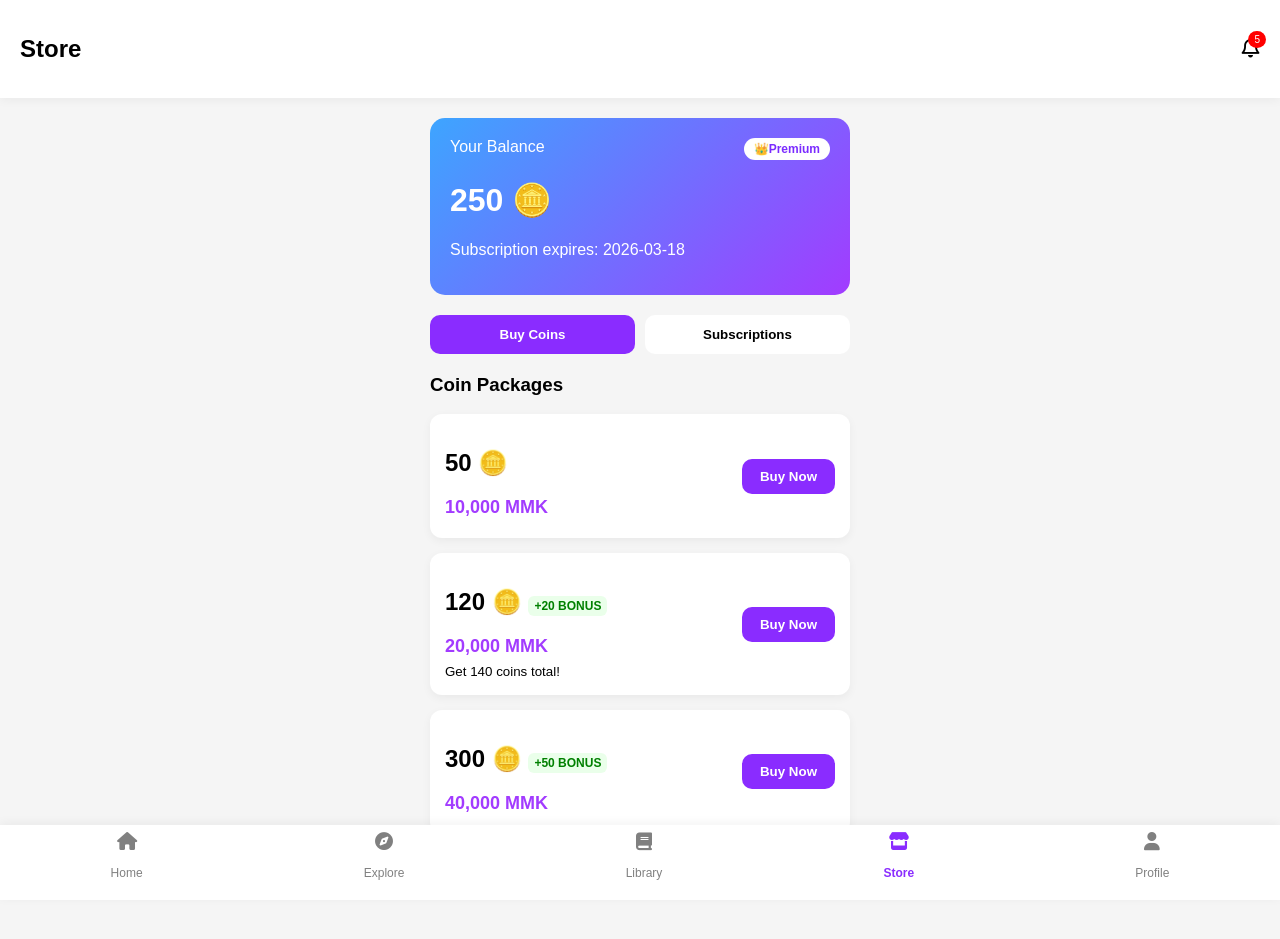
==== store.html @ db47f3df "Add files via upload" ====
<!DOCTYPE html>
<html lang="en">
<head>
<meta charset="UTF-8">
<meta name="viewport" content="width=device-width, initial-scale=1.0">

<link rel="stylesheet"
href="https://cdnjs.cloudflare.com/ajax/libs/font-awesome/6.5.0/css/all.min.css">

<link rel="stylesheet" href="store.css">

<title>Store</title>
</head>

<body>

<!-- Top Header -->
<header class="topbar">

<h2>Store</h2>

<div class="notification">

<i class="fa-regular fa-bell"></i>
<span class="badge">5</span>

</div>

</header>



<div class="container">

<!-- Balance Card -->
<div class="balance-card">

<div class="balance-header">
<span>Your Balance</span>
<span class="premium">👑Premium</span>
</div>

<h1>250 🪙</h1>

<p>Subscription expires: 2026-03-18</p>

</div>



<!-- Tabs -->
<div class="tabs">

<button class="tab active"
onclick="showTab('coins',event)">
Buy Coins
</button>

<button class="tab"
onclick="showTab('sub',event)">
Subscriptions
</button>

</div>



<!-- Coin Packages -->
<div id="coins" class="tab-content active">

<h3>Coin Packages</h3>


<div class="card">

<div>
<h2>50 🪙</h2>
<p class="price">10,000 MMK</p>
</div>

<button class="buy-btn">
Buy Now
</button>

</div>



<div class="card">

<div>

<h2>
120 🪙
<span class="bonus">+20 BONUS</span>
</h2>

<p class="price">20,000 MMK</p>

<small>Get 140 coins total!</small>

</div>

<button class="buy-btn">
Buy Now
</button>

</div>



<div class="card">

<div>

<h2>
300 🪙
<span class="bonus">+50 BONUS</span>
</h2>

<p class="price">40,000 MMK</p>

</div>

<button class="buy-btn">
Buy Now
</button>

</div>

</div>



<!-- subscription placeholder -->

<div id="sub" class="tab-content">

<h3>Subscription Plans</h3>


<!-- Basic -->
<div class="plan-card basic">

<h2>&#128582;Basic</h2>

<p class="price" style="color: #a23bff;">16,000 MMK<span>/ month</span></p>

<ul>

<li>Access to select premium content</li>

<li>Ad-free reading</li>

<li>50 bonus coins monthly</li>

</ul>
<button class="plan-btn" style="background: #a23bff; color: white;">

Subscribe

</button>


</div>



<!-- Premium -->
<div class="plan-card premium-plan">

<h2>👑Premium</h2>

<p class="price">30,000 MMK <span>/ month</span></p>

<ul>

<li>Unlimited access to all content</li>

<li>Ad-free reading</li>

<li>150 bonus coins monthly</li>

<li>Early access to new releases</li>

<li>Exclusive subscriber badges</li>

</ul>

<button class="plan-btn current">

Current Plan

</button>

</div>



<!-- Pro -->
<div class="plan-card pro">

<h2>&#128133;Pro</h2>

<p class="price">50,000 MMK <span>/ month</span></p>

<ul>

<li>Everything in Premium</li>

<li>300 bonus coins monthly</li>

<li>Direct messaging with authors</li>

<li>Vote on upcoming content</li>

<li>Custom profile themes</li>

</ul>

<button class="plan-btn highlight">

Subscribe

</button>

</div>


</div>

</div>



<!-- Bottom Navigation -->
<nav class="bottom-nav">

<a href="#">
<i class="fa-solid fa-house"></i>
<p>Home</p>
</a>

<a href="#">
<i class="fa-solid fa-compass"></i>
<p>Explore</p>
</a>

<a href="#">
<i class="fa-solid fa-book"></i>
<p>Library</p>
</a>

<a href="store.html" class="active">
<i class="fa-solid fa-store"></i>
<p>Store</p>
</a>

<a href="profile.html">
<i class="fa-solid fa-user"></i>
<p>Profile</p>
</a>

</nav>



<script src="store.js"></script>

</body>
</html>
---- store.css ----
body{
font-family: Arial;
background:#f5f5f5;
margin:0;
padding-bottom:70px;
}

/* top bar */

.topbar{

background:white;

display:flex;

justify-content:space-between;

align-items:center;

padding:15px 20px;

box-shadow:0 2px 10px rgba(0,0,0,0.05);

position:sticky;

top:0;

z-index:10;

}

.notification{

position:relative;

font-size:20px;

cursor:pointer;

}

.badge{

position:absolute;

top:-6px;

right:-6px;

background:red;

color:white;

font-size:10px;

padding:3px 6px;

border-radius:50%;

}

/* main container */

.container{

max-width:420px;

margin:auto;

padding:20px;

}


/* balance card */

.balance-card{

background:linear-gradient(135deg,#3da5ff,#a23bff);

color:white;

padding:20px;

border-radius:15px;

margin-bottom:20px;

}

.balance-header{

display:flex;

justify-content:space-between;

}

.premium{

background:white;

color:#7b2cff;

padding:4px 10px;

border-radius:20px;

font-size:12px;

font-weight:bold;

}

/* tabs */

.tabs{

display:flex;

gap:10px;

margin-bottom:20px;

}

.tab{

flex:1;

padding:12px;

border:none;

border-radius:10px;

background:#fff;

cursor:pointer;

font-weight:bold;

}

.tab.active{

background:#8a2cff;

color:white;

}


/* cards */
.price{
    color: #a23bff;
}
.card{

background:white;

padding:15px;

border-radius:12px;

margin-bottom:15px;

display:flex;

justify-content:space-between;

align-items:center;

box-shadow:0 3px 10px rgba(0,0,0,0.05);

}

.price{

font-weight:bold;

font-size:18px;

margin:5px 0;

}

.bonus{

background:#eaffea;

color:green;

padding:3px 6px;

border-radius:6px;

font-size:12px;

}


/* button */

.buy-btn{

background:#8a2cff;

color:white;

border:none;

padding:10px 18px;

border-radius:10px;

cursor:pointer;

font-weight:bold;

transition:0.3s;

}

/* hover effect */

.buy-btn:hover{

background:#6d1fff;

transform:scale(1.05);

box-shadow:0 5px 15px rgba(0,0,0,0.2);

}


/* bottom nav */

.bottom-nav{

position:fixed;

bottom:0;

width:100%;

background:white;

display:flex;

justify-content:space-around;

padding:8px 0;

box-shadow:0 -2px 10px rgba(0,0,0,0.05);

}

.bottom-nav a{

text-decoration:none;

color:gray;

font-size:12px;

display:flex;

flex-direction:column;

align-items:center;

}

.bottom-nav a i{

font-size:18px;

margin-bottom:3px;

}

.bottom-nav a.active{

color:#8a2cff;

font-weight:bold;

}


/* tab content */

.tab-content{

display:none;

}

.tab-content.active{

display:block;

}


/* responsive */

@media(max-width:500px){

.card{

flex-direction:column;

align-items:flex-start;

gap:10px;

}

.buy-btn{

width:100%;

}

}

/* horizontal scroll */

.plan-scroll{

display:flex;

gap:15px;

overflow-x:auto;

padding-bottom:10px;

scroll-snap-type:x mandatory;

}


/* cards */

.plan-card{

min-width:260px;

background:white;

padding:20px;

border-radius:15px;

box-shadow:0 5px 15px rgba(0,0,0,0.08);

scroll-snap-align:center;

flex-shrink:0;

}


/* plan colors */

.price span{
    color: rgb(222, 199, 199);
}
.basic{
    background: linear-gradient(135deg,#31acd5,#2bf578);
border:2px solid #ddd;

}

.premium-plan{

background:linear-gradient(135deg,#6a5cff,#a23bff);

color:white;

}

.pro{

background:linear-gradient(135deg,#ff8a00,#ff3d77);

color:white;

}


/* text */

.plan-card h2{

margin-bottom:10px;

}

.plan-card ul{

padding-left:18px;

margin-bottom:20px;

}

.plan-card li{

margin-bottom:6px;

}


/* button */

.plan-btn{

width:100%;

padding:12px;

border:none;

border-radius:10px;

font-weight:bold;

cursor:pointer;

background:#14c5d2;

}

.highlight{

background:white;

color:#6a5cff;

}


/* hover */

.plan-btn:hover{

transform:scale(1.05);

transition:0.3s;

}


/* responsive */

@media(max-width:500px){

.plan-card{

min-width:85%;

}

}

/* subscription cards */

.plan-card{

background:white;

padding:20px;

border-radius:15px;

margin-bottom:20px;

box-shadow:0 5px 15px rgba(0,0,0,0.08);

}


/* plan styles */

.basic{

border:2px solid #eee;

}


.premium-plan{

background:linear-gradient(135deg,#3da5ff,#a23bff);

color:white;

}


.pro{

background:linear-gradient(135deg,#ff8a00,#ff3d77);

color:white;

}


/* price */

.plan-card .price{

font-size:22px;

font-weight:bold;

margin:10px 0;

}


.plan-card span{

font-size:14px;

opacity:0.8;

}


/* list */

.plan-card ul{

padding-left:18px;

margin:15px 0;

}


.plan-card li{

margin-bottom:8px;
list-style:square;
}


/* button */

.plan-btn{

width:100%;

padding:12px;

border:none;

border-radius:10px;

font-weight:bold;

cursor:pointer;

transition:0.3s;

}


/* button styles */

.current{

background:#eee;

}


.highlight{

background:white;

color:#7b2cff;

}


/* hover effect */

.plan-btn:hover{

transform:scale(1.03);

box-shadow:0 5px 15px rgba(0,0,0,0.15);

}


/* responsive spacing */

@media(max-width:500px){

.plan-card{

padding:18px;

}

}
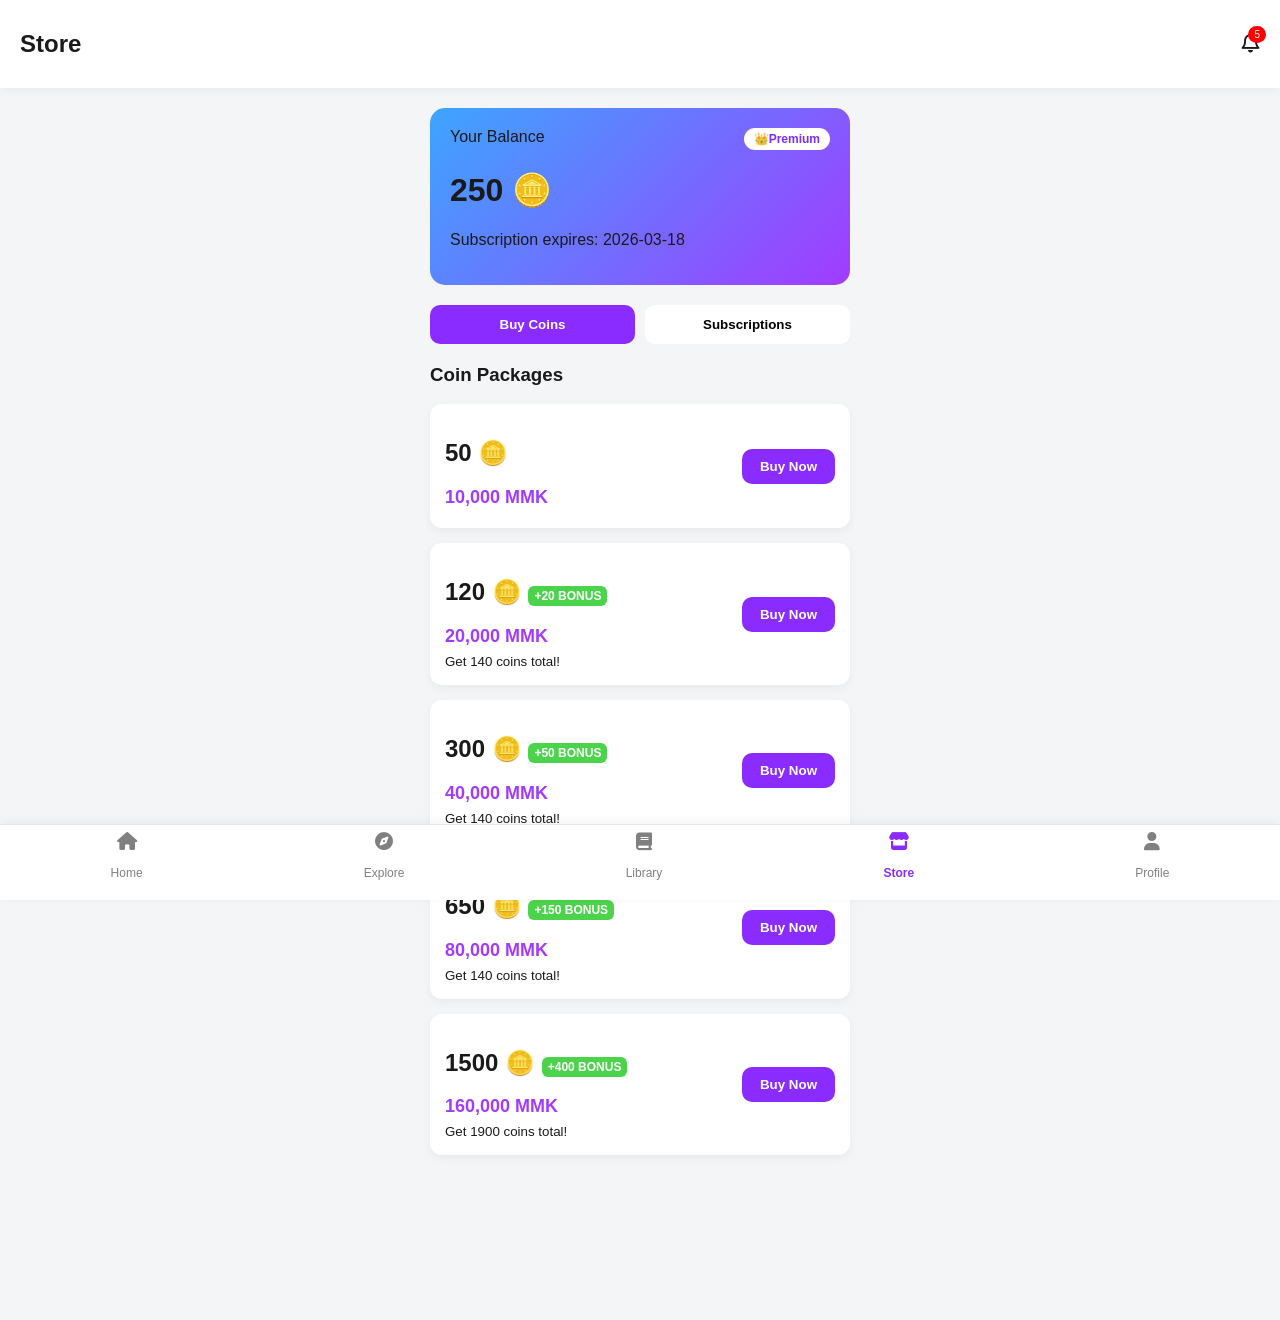
==== commit 6a30e5a5: "Update store.html" ====
--- a/store.html
+++ b/store.html
@@ -7,7 +7,8 @@
 <link rel="stylesheet"
 href="https://cdnjs.cloudflare.com/ajax/libs/font-awesome/6.5.0/css/all.min.css">
 
-<link rel="stylesheet" href="store.css">
+<link rel="stylesheet" href="css/store.css">
+<link rel="stylesheet" href="css/theme.css">
 
 <title>Store</title>
 </head>
@@ -15,14 +16,14 @@
 <body>
 
 <!-- Top Header -->
-<header class="topbar">
-
-<h2>Store</h2>
-
-<div class="notification">
+<header class="top-bar">
+
+<h2 class="top-title">Store</h2>
+
+<div class="notifications">
 
 <i class="fa-regular fa-bell"></i>
-<span class="badge">5</span>
+<span class="bell">5</span>
 
 </div>
 
@@ -78,7 +79,7 @@
 <p class="price">10,000 MMK</p>
 </div>
 
-<button class="buy-btn">
+<button class="buy-btn" onclick="buy(50)">
 Buy Now
 </button>
 
@@ -101,7 +102,7 @@
 
 </div>
 
-<button class="buy-btn">
+<button class="buy-btn" onclick="buy(140)">
 Buy Now
 </button>
 
@@ -119,10 +120,50 @@
 </h2>
 
 <p class="price">40,000 MMK</p>
-
-</div>
-
-<button class="buy-btn">
+<small>Get 140 coins total!</small>
+</div>
+
+<button class="buy-btn" onclick="buy(350)">
+Buy Now
+</button>
+
+</div>
+
+<!-- 650 -->
+ <div class="card">
+
+<div>
+
+<h2>
+650 🪙
+<span class="bonus">+150 BONUS</span>
+</h2>
+
+<p class="price">80,000 MMK</p>
+<small>Get 140 coins total!</small>
+</div>
+
+<button class="buy-btn" onclick="buy(800)">
+Buy Now
+</button>
+
+</div>
+
+<!-- 1500 -->
+<div class="card">
+
+<div>
+
+<h2>
+1500 🪙
+<span class="bonus">+400 BONUS</span>
+</h2>
+
+<p class="price">160,000 MMK</p>
+<small>Get 1900 coins total!</small>
+</div>
+
+<button class="buy-btn" onclick="buy(1900)">
 Buy Now
 </button>
 
@@ -140,7 +181,7 @@
 
 
 <!-- Basic -->
-<div class="plan-card basic">
+<div class="plan-card basic-plan" style="background: linear-gradient(135deg,#31acd5,#2bf578); border:2px solid #ddd;">
 
 <h2>&#128582;Basic</h2>
 
@@ -265,7 +306,7 @@
 
 
 
-<script src="store.js"></script>
+<script src="js/store.js"></script>
 
 </body>
-</html>+</html>
--- a/css/store.css
+++ b/css/store.css
@@ -0,0 +1,535 @@
+/* balance card */
+
+.balance-card{
+
+background:linear-gradient(135deg,#3da5ff,#a23bff);
+
+color:var(--text);
+
+padding:20px;
+
+border-radius:15px;
+
+margin-bottom:20px;
+
+}
+
+.balance-header{
+
+display:flex;
+
+justify-content:space-between;
+
+}
+
+.premium{
+
+background:white;
+
+color:#7b2cff;
+
+padding:4px 10px;
+
+border-radius:20px;
+
+font-size:12px;
+
+font-weight:bold;
+
+}
+
+/* tabs */
+
+.tabs{
+
+display:flex;
+
+gap:10px;
+
+margin-bottom:20px;
+
+}
+
+.tab{
+
+flex:1;
+
+padding:12px;
+
+border:none;
+
+border-radius:10px;
+
+background:#fff;
+
+cursor:pointer;
+
+font-weight:bold;
+
+}
+
+.tab.active{
+
+background:#8a2cff;
+
+color:white;
+
+}
+
+
+/* cards */
+.price{
+    color: #a23bff;
+}
+.card{
+
+background:var(--card);
+
+padding:15px;
+
+border-radius:12px;
+
+margin-bottom:15px;
+
+display:flex;
+
+justify-content:space-between;
+
+align-items:center;
+
+box-shadow:0 3px 10px rgba(0,0,0,0.05);
+
+}
+
+.price{
+
+font-weight:bold;
+
+font-size:18px;
+
+margin:5px 0;
+
+}
+
+.bonus{
+
+background:#4cd34c;
+
+color:white;
+
+padding:3px 6px;
+
+border-radius:6px;
+
+font-size:12px;
+
+}
+
+
+/* button */
+
+.buy-btn{
+
+background:#8a2cff;
+
+color:white;
+
+border:none;
+
+padding:10px 18px;
+
+border-radius:10px;
+
+cursor:pointer;
+
+font-weight:bold;
+
+transition:0.3s;
+
+}
+
+/* hover effect */
+
+.buy-btn:hover{
+
+background:#6d1fff;
+
+transform:scale(1.05);
+
+box-shadow:0 5px 15px rgba(0,0,0,0.2);
+
+}
+
+
+/* bottom nav */
+
+.bottom-nav{
+
+position:fixed;
+
+bottom:0;
+
+width:100%;
+
+background:var(--bg);
+border-top: 1px solid var(--border);
+
+display:flex;
+
+justify-content:space-around;
+
+padding:8px 0;
+
+box-shadow:0 -2px 10px rgba(0,0,0,0.05);
+
+}
+
+.bottom-nav a{
+
+text-decoration:none;
+
+color:gray;
+
+font-size:12px;
+
+display:flex;
+
+flex-direction:column;
+
+align-items:center;
+
+}
+
+.bottom-nav a i{
+
+font-size:18px;
+
+margin-bottom:3px;
+
+}
+
+.bottom-nav a.active{
+
+color:#8a2cff;
+
+font-weight:bold;
+
+}
+
+
+/* tab content */
+
+.tab-content{
+
+display:none;
+
+}
+
+.tab-content.active{
+
+display:block;
+
+}
+
+
+/* responsive */
+
+@media(max-width:500px){/* bottom nav */
+
+
+.card{
+
+flex-direction:column;
+
+align-items:flex-start;
+
+gap:10px;
+
+}
+
+.buy-btn{
+
+width:100%;
+
+}
+
+}
+
+/* horizontal scroll */
+
+.plan-scroll{
+
+display:flex;
+
+gap:15px;
+
+overflow-x:auto;
+
+padding-bottom:10px;
+
+scroll-snap-type:x mandatory;
+
+}
+
+
+/* cards */
+
+.plan-card{
+
+min-width:260px;
+
+padding:20px;
+
+border-radius:15px;
+
+box-shadow:0 5px 15px rgba(0,0,0,0.08);
+
+scroll-snap-align:center;
+
+flex-shrink:0;
+
+}
+
+
+/* plan colors */
+
+.price span{
+    color: rgb(222, 199, 199);
+}
+
+.premium-plan{
+
+background:linear-gradient(135deg,#6a5cff,#a23bff);
+
+color:white;
+
+}
+
+.pro{
+
+background:linear-gradient(135deg,#ff8a00,#ff3d77);
+
+color:white;
+
+}
+
+
+/* text */
+
+.plan-card h2{
+
+margin-bottom:10px;
+
+}
+
+.plan-card ul{
+
+padding-left:18px;
+
+margin-bottom:20px;
+
+}
+
+.plan-card li{
+
+margin-bottom:6px;
+
+}
+
+
+/* button */
+
+.plan-btn{
+
+width:100%;
+
+padding:12px;
+
+border:none;
+
+border-radius:10px;
+
+font-weight:bold;
+
+cursor:pointer;
+
+background:#14c5d2;
+
+}
+
+.highlight{
+
+background:white;
+
+color:#6a5cff;
+
+}
+
+
+/* hover */
+
+.plan-btn:hover{
+
+transform:scale(1.05);
+
+transition:0.3s;
+
+}
+
+
+/* responsive */
+
+@media(max-width:500px){
+
+.plan-card{
+
+min-width:85%;
+
+}
+
+}
+
+/* subscription cards */
+
+.plan-card{
+
+background:white;
+
+padding:20px;
+
+border-radius:15px;
+
+margin-bottom:20px;
+
+box-shadow:0 5px 15px rgba(0,0,0,0.08);
+
+}
+
+
+/* plan styles */
+
+.basic{
+
+border:2px solid #eee;
+
+}
+
+
+.premium-plan{
+
+background:linear-gradient(135deg,#3da5ff,#a23bff);
+
+color:white;
+
+}
+
+
+.pro{
+
+background:linear-gradient(135deg,#ff8a00,#ff3d77);
+
+color:white;
+
+}
+
+
+/* price */
+
+.plan-card .price{
+
+font-size:22px;
+
+font-weight:bold;
+
+margin:10px 0;
+
+}
+
+
+.plan-card span{
+
+font-size:14px;
+
+opacity:0.8;
+
+}
+
+
+/* list */
+
+.plan-card ul{
+
+padding-left:18px;
+
+margin:15px 0;
+
+}
+
+
+.plan-card li{
+
+margin-bottom:8px;
+list-style:square;
+}
+
+
+/* button */
+
+.plan-btn{
+
+width:100%;
+
+padding:12px;
+
+border:none;
+
+border-radius:10px;
+
+font-weight:bold;
+
+cursor:pointer;
+
+transition:0.3s;
+
+}
+
+
+/* button styles */
+
+.current{
+
+background:#eee;
+
+}
+
+
+.highlight{
+
+background:white;
+
+color:#7b2cff;
+
+}
+
+
+/* hover effect */
+
+.plan-btn:hover{
+
+transform:scale(1.03);
+
+box-shadow:0 5px 15px rgba(0,0,0,0.15);
+
+}
+
+
+/* responsive spacing */
+
+@media(max-width:500px){
+
+.plan-card{
+
+padding:18px;
+}
+}
+
--- a/css/theme.css
+++ b/css/theme.css
@@ -0,0 +1,144 @@
+:root {
+  --bg: #f4f5f7;
+  --card: #ffffff;
+  --text: #1a1a1a;
+  --subtext: #666;
+  --primary: linear-gradient(90deg, #7b2ff7, #f107a3);
+  --border: #e5e5e5;
+}
+
+/* DARK MODE */
+body.dark {
+  --bg: #0b1220;
+  --card: #1c2536;
+  --text: #ffffff;
+  --subtext: #a0a7b5;
+  --border: #2a3448;
+}
+
+body{
+font-family: Arial;
+background:var(--bg);
+color: var(--text);
+margin:0;
+padding-bottom:70px;
+}
+
+/* top bar */
+.top-title{
+    color: var(--text);
+}
+.top-bar{
+
+background:var(--card);
+
+display:flex;
+
+justify-content:space-between;
+
+align-items:center;
+
+padding:10px 20px;
+
+box-shadow:0 2px 10px rgba(0,0,0,0.05);
+
+position:sticky;
+
+top:0;
+
+z-index:10;
+
+}
+
+.notifications{
+
+position:relative;
+
+font-size:20px;
+
+cursor:pointer;
+
+}
+
+.bell{
+
+position:absolute;
+
+top:-6px;
+
+right:-6px;
+
+background:red;
+
+color:white;
+
+font-size:10px;
+
+padding:3px 6px;
+
+border-radius:50%;
+}
+
+/* main container */
+
+.container {
+  max-width: 420px;
+  margin: auto;
+  padding: 20px;
+  padding-bottom: 80px;
+}
+
+/* bottom nav */
+
+.bottom-nav{
+
+position:fixed;
+
+bottom:0;
+
+width:100%;
+background: var(--card);
+border-top: 1px solid var(--border);
+
+display:flex;
+
+justify-content:space-around;
+
+padding:8px 0;
+
+box-shadow:0 -2px 10px rgba(0,0,0,0.05);
+
+}
+
+.bottom-nav a{
+
+text-decoration:none;
+
+color:gray;
+
+font-size:12px;
+
+display:flex;
+
+flex-direction:column;
+
+align-items:center;
+
+}
+
+.bottom-nav a i{
+
+font-size:18px;
+
+margin-bottom:3px;
+
+}
+
+.bottom-nav a.active{
+
+color:#8a2cff;
+
+font-weight:bold;
+
+}
+
